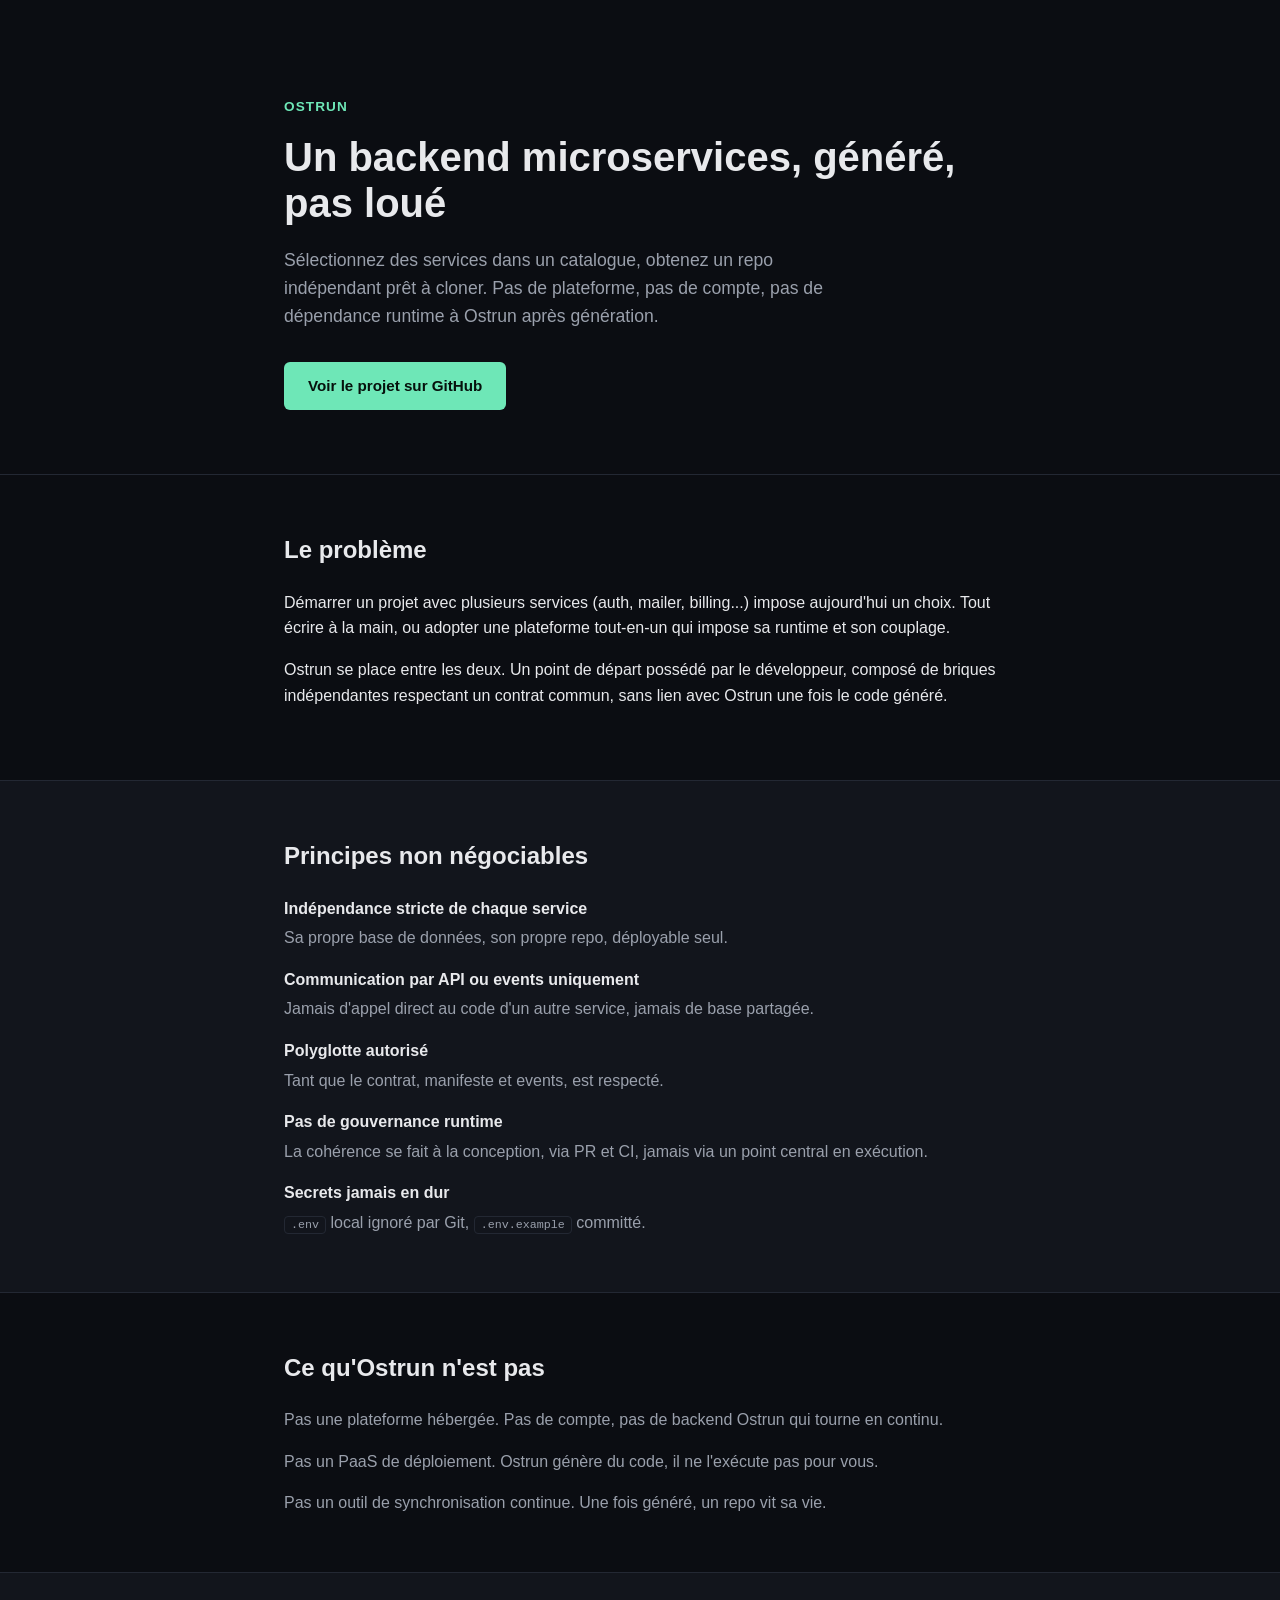
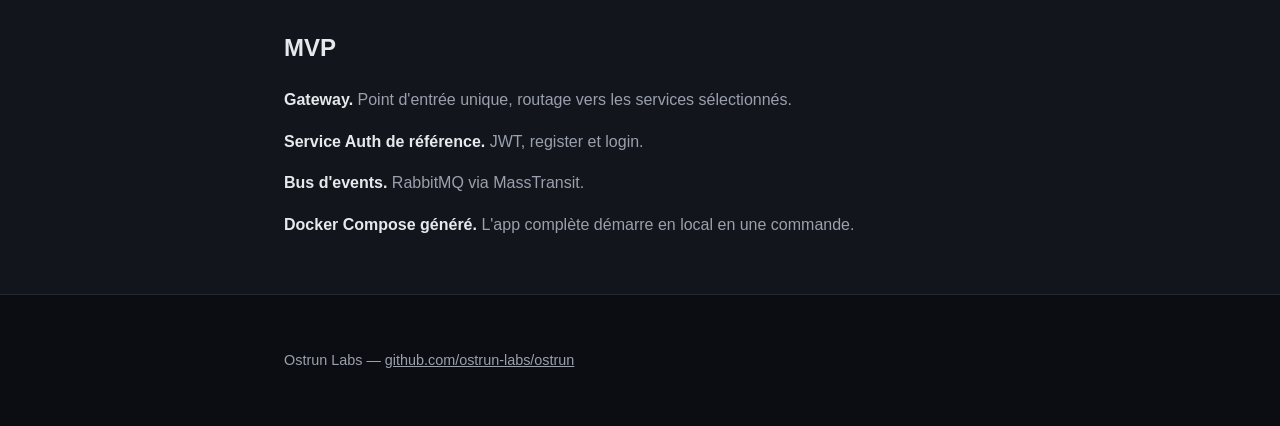
==== landing/index.html @ 5098fde0 "Add landing page and GitHub Pages deploy workflow Static HTML/CSS page presenting Ostrun, published " ====
<!DOCTYPE html>
<html lang="fr">
<head>
  <meta charset="UTF-8">
  <meta name="viewport" content="width=device-width, initial-scale=1.0">
  <title>Ostrun — Catalogue de services et générateur de backends microservices</title>
  <meta name="description" content="Ostrun génère un backend microservices prêt à cloner à partir d'un catalogue de services indépendants, communiquant par API et events.">
  <link rel="stylesheet" href="style.css">
</head>
<body>
  <header class="hero">
    <div class="container">
      <p class="eyebrow">Ostrun</p>
      <h1>Un backend microservices, généré, pas loué</h1>
      <p class="lead">
        Sélectionnez des services dans un catalogue, obtenez un repo indépendant prêt à cloner.
        Pas de plateforme, pas de compte, pas de dépendance runtime à Ostrun après génération.
      </p>
      <div class="cta-group">
        <a class="btn btn-primary" href="https://github.com/ostrun-labs/ostrun">Voir le projet sur GitHub</a>
      </div>
    </div>
  </header>

  <main>
    <section class="section">
      <div class="container">
        <h2>Le problème</h2>
        <p>
          Démarrer un projet avec plusieurs services (auth, mailer, billing...) impose aujourd'hui un choix.
          Tout écrire à la main, ou adopter une plateforme tout-en-un qui impose sa runtime et son couplage.
        </p>
        <p>
          Ostrun se place entre les deux. Un point de départ possédé par le développeur, composé de briques
          indépendantes respectant un contrat commun, sans lien avec Ostrun une fois le code généré.
        </p>
      </div>
    </section>

    <section class="section section-alt">
      <div class="container">
        <h2>Principes non négociables</h2>
        <ul class="principles">
          <li>
            <strong>Indépendance stricte de chaque service</strong>
            <span>Sa propre base de données, son propre repo, déployable seul.</span>
          </li>
          <li>
            <strong>Communication par API ou events uniquement</strong>
            <span>Jamais d'appel direct au code d'un autre service, jamais de base partagée.</span>
          </li>
          <li>
            <strong>Polyglotte autorisé</strong>
            <span>Tant que le contrat, manifeste et events, est respecté.</span>
          </li>
          <li>
            <strong>Pas de gouvernance runtime</strong>
            <span>La cohérence se fait à la conception, via PR et CI, jamais via un point central en exécution.</span>
          </li>
          <li>
            <strong>Secrets jamais en dur</strong>
            <span><code>.env</code> local ignoré par Git, <code>.env.example</code> committé.</span>
          </li>
        </ul>
      </div>
    </section>

    <section class="section">
      <div class="container">
        <h2>Ce qu'Ostrun n'est pas</h2>
        <ul class="plain-list">
          <li>Pas une plateforme hébergée. Pas de compte, pas de backend Ostrun qui tourne en continu.</li>
          <li>Pas un PaaS de déploiement. Ostrun génère du code, il ne l'exécute pas pour vous.</li>
          <li>Pas un outil de synchronisation continue. Une fois généré, un repo vit sa vie.</li>
        </ul>
      </div>
    </section>

    <section class="section section-alt">
      <div class="container">
        <h2>MVP</h2>
        <ul class="plain-list">
          <li><strong>Gateway.</strong> Point d'entrée unique, routage vers les services sélectionnés.</li>
          <li><strong>Service Auth de référence.</strong> JWT, register et login.</li>
          <li><strong>Bus d'events.</strong> RabbitMQ via MassTransit.</li>
          <li><strong>Docker Compose généré.</strong> L'app complète démarre en local en une commande.</li>
        </ul>
      </div>
    </section>
  </main>

  <footer class="footer">
    <div class="container">
      <p>Ostrun Labs — <a href="https://github.com/ostrun-labs/ostrun">github.com/ostrun-labs/ostrun</a></p>
    </div>
  </footer>
</body>
</html>
---- landing/style.css ----
:root {
  --bg: #0b0d12;
  --bg-alt: #12151c;
  --fg: #e8e9ec;
  --fg-muted: #9aa0ac;
  --accent: #6ee7b7;
  --border: #232833;
  --max-width: 760px;
}

* {
  box-sizing: border-box;
}

body {
  margin: 0;
  background: var(--bg);
  color: var(--fg);
  font-family: -apple-system, BlinkMacSystemFont, "Segoe UI", Roboto, Helvetica, Arial, sans-serif;
  line-height: 1.6;
}

.container {
  max-width: var(--max-width);
  margin: 0 auto;
  padding: 0 24px;
}

.hero {
  padding: 96px 0 64px;
}

.eyebrow {
  color: var(--accent);
  font-weight: 600;
  letter-spacing: 0.08em;
  text-transform: uppercase;
  font-size: 0.85rem;
  margin: 0 0 16px;
}

h1 {
  font-size: 2.5rem;
  line-height: 1.15;
  margin: 0 0 20px;
}

.lead {
  color: var(--fg-muted);
  font-size: 1.1rem;
  max-width: 60ch;
}

.cta-group {
  margin-top: 32px;
}

.btn {
  display: inline-block;
  padding: 12px 24px;
  border-radius: 6px;
  text-decoration: none;
  font-weight: 600;
  font-size: 0.95rem;
}

.btn-primary {
  background: var(--accent);
  color: #06110c;
}

.section {
  padding: 56px 0;
  border-top: 1px solid var(--border);
}

.section-alt {
  background: var(--bg-alt);
}

h2 {
  font-size: 1.5rem;
  margin: 0 0 20px;
}

.principles,
.plain-list {
  list-style: none;
  margin: 0;
  padding: 0;
  display: flex;
  flex-direction: column;
  gap: 16px;
}

.principles li {
  display: flex;
  flex-direction: column;
  gap: 4px;
}

.principles strong {
  font-size: 1rem;
}

.principles span,
.plain-list li {
  color: var(--fg-muted);
}

.plain-list li strong {
  color: var(--fg);
}

code {
  background: var(--bg-alt);
  border: 1px solid var(--border);
  border-radius: 4px;
  padding: 1px 6px;
  font-size: 0.9em;
}

.footer {
  padding: 40px 0;
  border-top: 1px solid var(--border);
  color: var(--fg-muted);
  font-size: 0.9rem;
}

.footer a {
  color: var(--fg-muted);
}

@media (max-width: 480px) {
  .hero {
    padding: 64px 0 48px;
  }
  h1 {
    font-size: 2rem;
  }
}
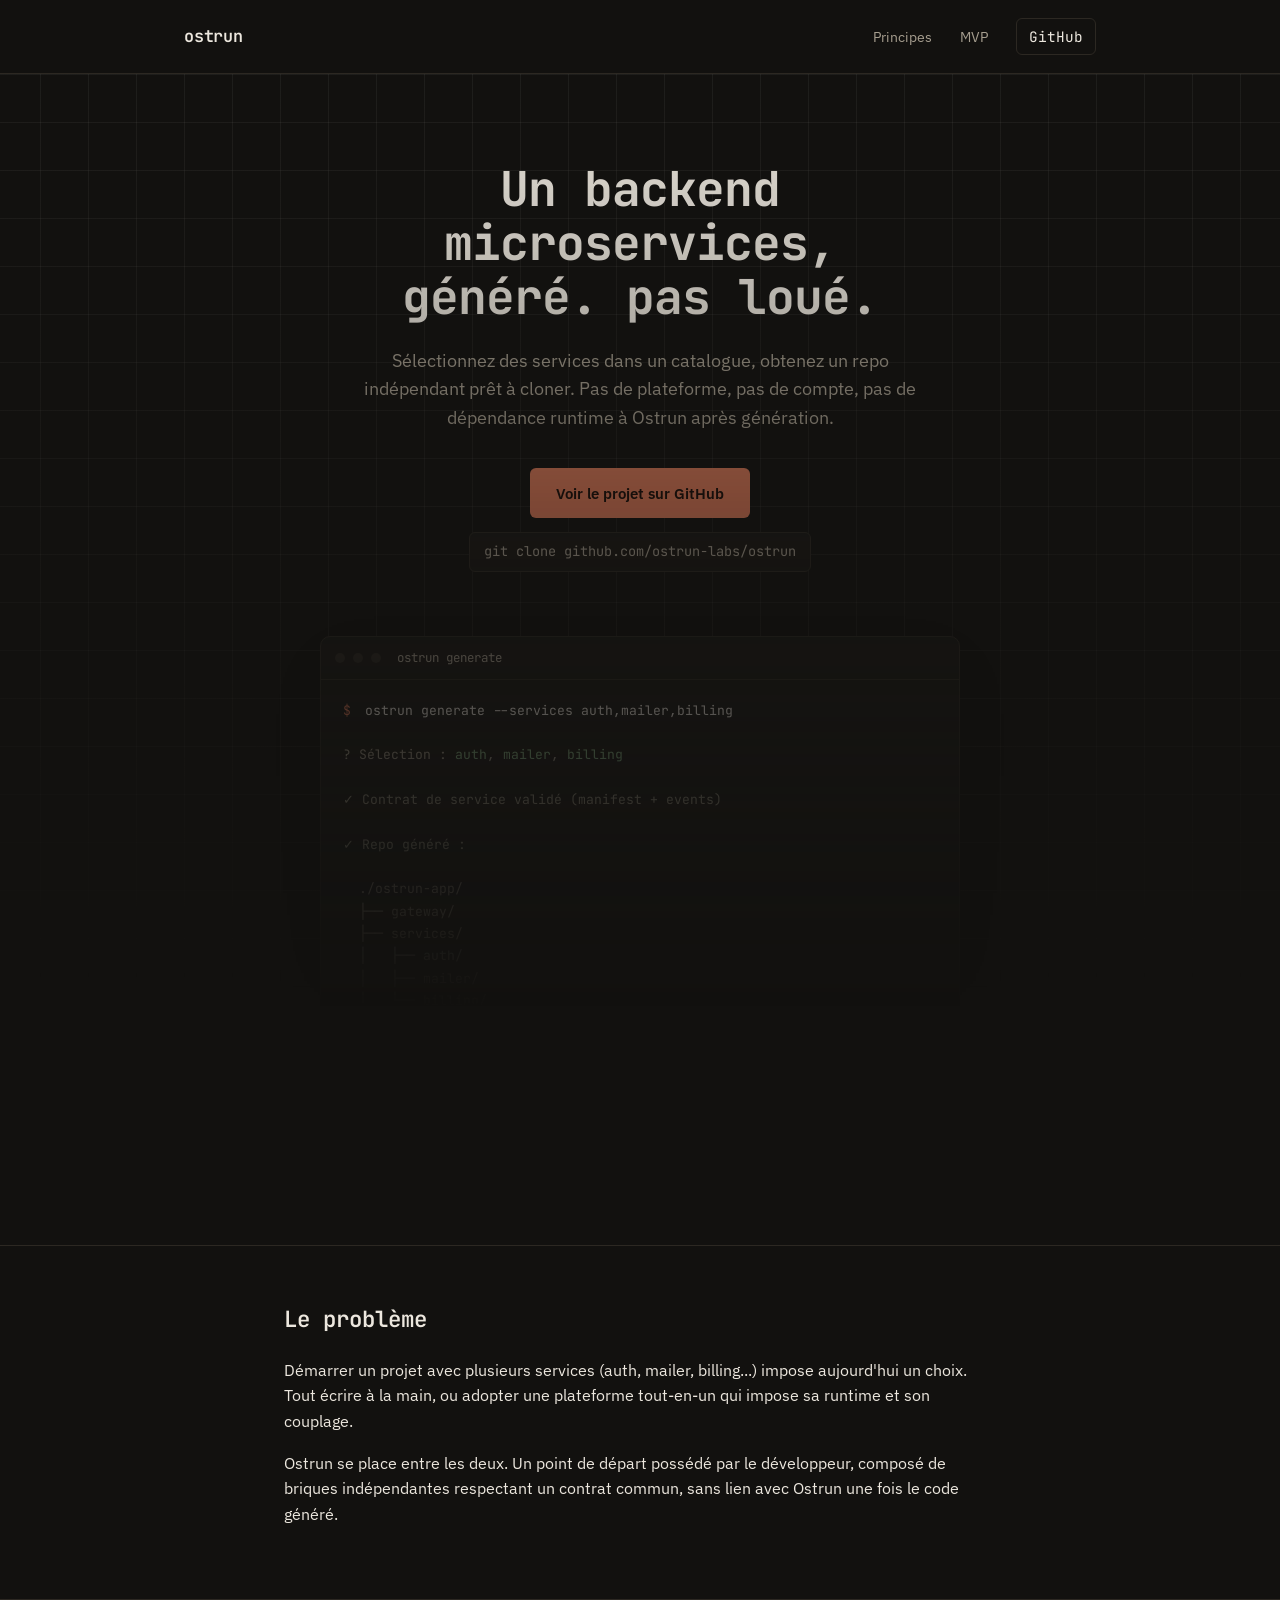
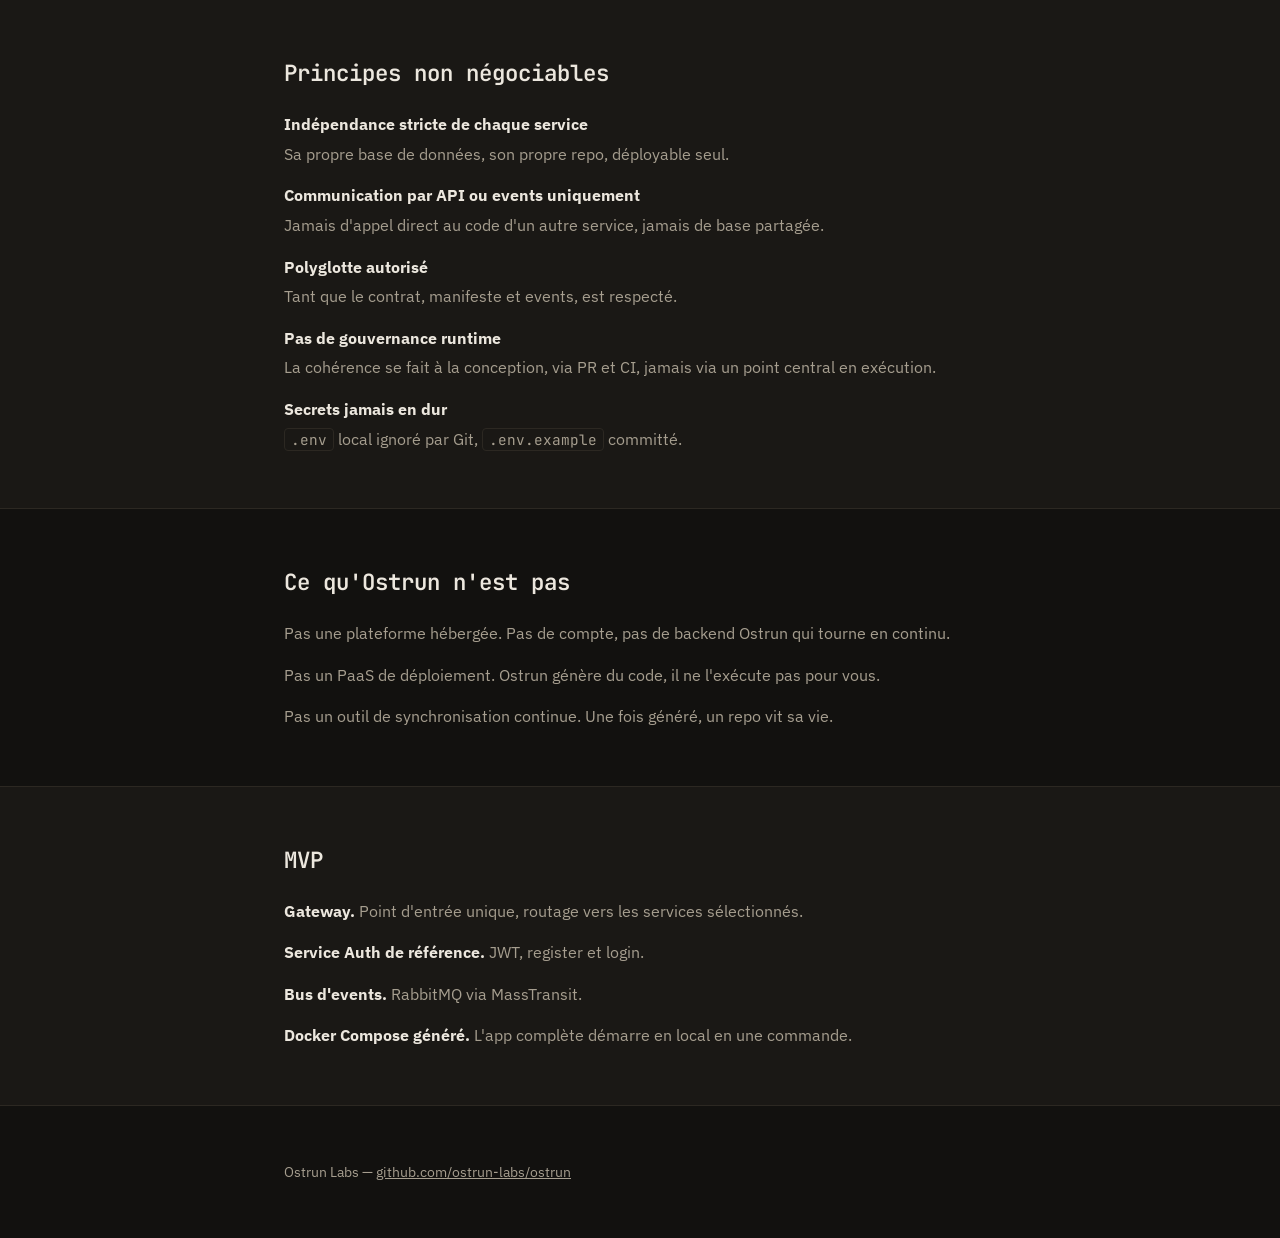
==== commit c560f1f1: "Redesign landing page hero: nav, terminal mockup, damier grid Hero now leads with a centered mono he" ====
--- a/landing/index.html
+++ b/landing/index.html
@@ -8,16 +8,50 @@
   <link rel="stylesheet" href="style.css">
 </head>
 <body>
-  <header class="hero">
+  <nav class="topnav">
+    <div class="container topnav-inner">
+      <a class="wordmark" href="#top">ostrun</a>
+      <div class="topnav-links">
+        <a href="#principes">Principes</a>
+        <a href="#mvp">MVP</a>
+        <a class="topnav-gh" href="https://github.com/ostrun-labs/ostrun">GitHub</a>
+      </div>
+    </div>
+  </nav>
+
+  <header class="hero" id="top">
     <div class="container">
-      <p class="eyebrow">Ostrun</p>
-      <h1>Un backend microservices, généré, pas loué</h1>
+      <h1>Un backend microservices,<br>généré. pas loué.</h1>
       <p class="lead">
         Sélectionnez des services dans un catalogue, obtenez un repo indépendant prêt à cloner.
         Pas de plateforme, pas de compte, pas de dépendance runtime à Ostrun après génération.
       </p>
       <div class="cta-group">
         <a class="btn btn-primary" href="https://github.com/ostrun-labs/ostrun">Voir le projet sur GitHub</a>
+        <code class="clone-cmd" tabindex="0">git clone github.com/ostrun-labs/ostrun</code>
+      </div>
+    </div>
+
+    <div class="container">
+      <div class="terminal" aria-hidden="true">
+        <div class="terminal-bar">
+          <span class="dot"></span><span class="dot"></span><span class="dot"></span>
+          <span class="terminal-title">ostrun generate</span>
+        </div>
+        <pre class="terminal-body"><span class="ln"><span class="prompt">$</span> ostrun generate --services auth,mailer,billing</span>
+<span class="ln out">? Sélection : <span class="ok">auth</span>, <span class="ok">mailer</span>, <span class="ok">billing</span></span>
+<span class="ln out">✓ Contrat de service validé (manifest + events)</span>
+<span class="ln out">✓ Repo généré :</span>
+<span class="ln tree">  ./ostrun-app/
+  ├── gateway/
+  ├── services/
+  │   ├── auth/
+  │   ├── mailer/
+  │   └── billing/
+  ├── docker-compose.yml
+  └── .env.example</span>
+<span class="ln out">✓ Prêt. <span class="muted">Aucune dépendance à Ostrun après génération.</span></span>
+<span class="ln"><span class="prompt">$</span> <span class="cursor"></span></span></pre>
       </div>
     </div>
   </header>
@@ -37,7 +71,7 @@
       </div>
     </section>
 
-    <section class="section section-alt">
+    <section class="section section-alt" id="principes">
       <div class="container">
         <h2>Principes non négociables</h2>
         <ul class="principles">
@@ -76,7 +110,7 @@
       </div>
     </section>
 
-    <section class="section section-alt">
+    <section class="section section-alt" id="mvp">
       <div class="container">
         <h2>MVP</h2>
         <ul class="plain-list">
--- a/landing/style.css
+++ b/landing/style.css
@@ -1,11 +1,17 @@
+@import url('https://fonts.googleapis.com/css2?family=IBM+Plex+Sans:wght@400;500;600;700&family=JetBrains+Mono:wght@400;500;600;700&display=swap');
+
 :root {
-  --bg: #0b0d12;
-  --bg-alt: #12151c;
-  --fg: #e8e9ec;
-  --fg-muted: #9aa0ac;
-  --accent: #6ee7b7;
-  --border: #232833;
+  --bg: #12110f;
+  --bg-raised: #1a1815;
+  --fg: #ece7de;
+  --fg-muted: #a69e8f;
+  --accent: #d97757;
+  --accent-on: #1a0f0a;
+  --ok: #8ab88a;
+  --border: #2c2822;
   --max-width: 760px;
+  --font-mono: 'JetBrains Mono', ui-monospace, SFMono-Regular, Menlo, Consolas, monospace;
+  --font-sans: 'IBM Plex Sans', -apple-system, BlinkMacSystemFont, "Segoe UI", Roboto, Helvetica, Arial, sans-serif;
 }
 
 * {
@@ -16,7 +22,7 @@
   margin: 0;
   background: var(--bg);
   color: var(--fg);
-  font-family: -apple-system, BlinkMacSystemFont, "Segoe UI", Roboto, Helvetica, Arial, sans-serif;
+  font-family: var(--font-sans);
   line-height: 1.6;
 }
 
@@ -26,38 +32,114 @@
   padding: 0 24px;
 }
 
+a {
+  color: inherit;
+}
+
+:focus-visible {
+  outline: 2px solid var(--accent);
+  outline-offset: 3px;
+}
+
+/* Top nav */
+
+.topnav {
+  border-bottom: 1px solid var(--border);
+}
+
+.topnav-inner {
+  display: flex;
+  align-items: center;
+  justify-content: space-between;
+  padding: 18px 24px;
+  max-width: 960px;
+}
+
+.wordmark {
+  font-family: var(--font-mono);
+  font-weight: 600;
+  font-size: 1.05rem;
+  text-decoration: none;
+  color: var(--fg);
+  letter-spacing: -0.01em;
+}
+
+.topnav-links {
+  display: flex;
+  align-items: center;
+  gap: 28px;
+  font-size: 0.9rem;
+}
+
+.topnav-links a {
+  text-decoration: none;
+  color: var(--fg-muted);
+}
+
+.topnav-links a:hover {
+  color: var(--fg);
+}
+
+.topnav-gh {
+  font-family: var(--font-mono);
+  color: var(--fg) !important;
+  border: 1px solid var(--border);
+  border-radius: 6px;
+  padding: 6px 12px;
+}
+
+.topnav-gh:hover {
+  border-color: var(--accent);
+}
+
+/* Hero */
+
 .hero {
-  padding: 96px 0 64px;
-}
-
-.eyebrow {
-  color: var(--accent);
-  font-weight: 600;
-  letter-spacing: 0.08em;
-  text-transform: uppercase;
-  font-size: 0.85rem;
-  margin: 0 0 16px;
+  padding: 88px 0 0;
+  text-align: center;
+  max-width: none;
+  margin: 0;
+  position: relative;
+  background-image:
+    linear-gradient(to right, rgba(236, 231, 222, 0.06) 1px, transparent 1px),
+    linear-gradient(to bottom, rgba(236, 231, 222, 0.06) 1px, transparent 1px);
+  background-size: 48px 48px;
+  background-position: center top;
+  -webkit-mask-image: linear-gradient(to bottom, black, transparent 85%);
+  mask-image: linear-gradient(to bottom, black, transparent 85%);
+}
+
+.hero .container {
+  max-width: 720px;
 }
 
 h1 {
-  font-size: 2.5rem;
-  line-height: 1.15;
-  margin: 0 0 20px;
+  font-family: var(--font-mono);
+  font-size: 3rem;
+  font-weight: 700;
+  line-height: 1.12;
+  letter-spacing: -0.02em;
+  margin: 0 0 24px;
 }
 
 .lead {
   color: var(--fg-muted);
   font-size: 1.1rem;
-  max-width: 60ch;
+  max-width: 52ch;
+  margin: 0 auto;
 }
 
 .cta-group {
-  margin-top: 32px;
+  margin-top: 36px;
+  display: flex;
+  flex-direction: column;
+  align-items: center;
+  gap: 14px;
 }
 
 .btn {
   display: inline-block;
-  padding: 12px 24px;
+  padding: 13px 26px;
   border-radius: 6px;
   text-decoration: none;
   font-weight: 600;
@@ -66,8 +148,114 @@
 
 .btn-primary {
   background: var(--accent);
-  color: #06110c;
-}
+  color: var(--accent-on);
+}
+
+.clone-cmd {
+  font-family: var(--font-mono);
+  font-size: 0.85rem;
+  color: var(--fg-muted);
+  background: var(--bg-raised);
+  border: 1px solid var(--border);
+  border-radius: 6px;
+  padding: 8px 14px;
+}
+
+/* Terminal */
+
+.terminal {
+  margin: 64px auto 0;
+  max-width: 640px;
+  background: var(--bg-raised);
+  border: 1px solid var(--border);
+  border-radius: 10px;
+  overflow: hidden;
+  text-align: left;
+  box-shadow: 0 24px 60px -24px rgba(0, 0, 0, 0.6);
+}
+
+.terminal-bar {
+  display: flex;
+  align-items: center;
+  gap: 8px;
+  padding: 11px 14px;
+  border-bottom: 1px solid var(--border);
+}
+
+.dot {
+  width: 10px;
+  height: 10px;
+  border-radius: 50%;
+  background: var(--border);
+}
+
+.terminal-title {
+  margin-left: 8px;
+  font-family: var(--font-mono);
+  font-size: 0.78rem;
+  color: var(--fg-muted);
+}
+
+.terminal-body {
+  margin: 0;
+  padding: 20px 22px 26px;
+  font-family: var(--font-mono);
+  font-size: 0.82rem;
+  line-height: 1.7;
+  overflow-x: auto;
+  white-space: pre;
+}
+
+.ln {
+  display: block;
+}
+
+.ln.out {
+  color: var(--fg-muted);
+}
+
+.ln.tree {
+  display: block;
+  color: var(--fg-muted);
+  white-space: pre;
+}
+
+.prompt {
+  color: var(--accent);
+  margin-right: 6px;
+}
+
+.ok {
+  color: var(--ok);
+}
+
+.muted {
+  color: var(--fg-muted);
+}
+
+.cursor {
+  display: inline-block;
+  width: 7px;
+  height: 1em;
+  background: var(--fg);
+  vertical-align: text-bottom;
+  animation: blink 1.1s steps(1) infinite;
+}
+
+@media (prefers-reduced-motion: reduce) {
+  .cursor {
+    animation: none;
+    opacity: 0.6;
+  }
+}
+
+@keyframes blink {
+  50% {
+    opacity: 0;
+  }
+}
+
+/* Content sections */
 
 .section {
   padding: 56px 0;
@@ -75,11 +263,17 @@
 }
 
 .section-alt {
-  background: var(--bg-alt);
+  background: var(--bg-raised);
+}
+
+main {
+  margin-top: 72px;
 }
 
 h2 {
-  font-size: 1.5rem;
+  font-family: var(--font-mono);
+  font-size: 1.4rem;
+  font-weight: 600;
   margin: 0 0 20px;
 }
 
@@ -113,11 +307,12 @@
 }
 
 code {
-  background: var(--bg-alt);
+  background: var(--bg-raised);
   border: 1px solid var(--border);
   border-radius: 4px;
   padding: 1px 6px;
   font-size: 0.9em;
+  font-family: var(--font-mono);
 }
 
 .footer {
@@ -131,11 +326,28 @@
   color: var(--fg-muted);
 }
 
-@media (max-width: 480px) {
+@media (max-width: 640px) {
+  .topnav-inner {
+    padding: 16px;
+  }
+  .topnav-links {
+    gap: 16px;
+    font-size: 0.85rem;
+  }
   .hero {
-    padding: 64px 0 48px;
+    padding: 56px 0 0;
   }
   h1 {
-    font-size: 2rem;
-  }
-}
+    font-size: 2.1rem;
+  }
+  .terminal {
+    margin-top: 48px;
+    border-radius: 0;
+    border-left: none;
+    border-right: none;
+  }
+  .terminal-body {
+    font-size: 0.72rem;
+    padding: 16px;
+  }
+}
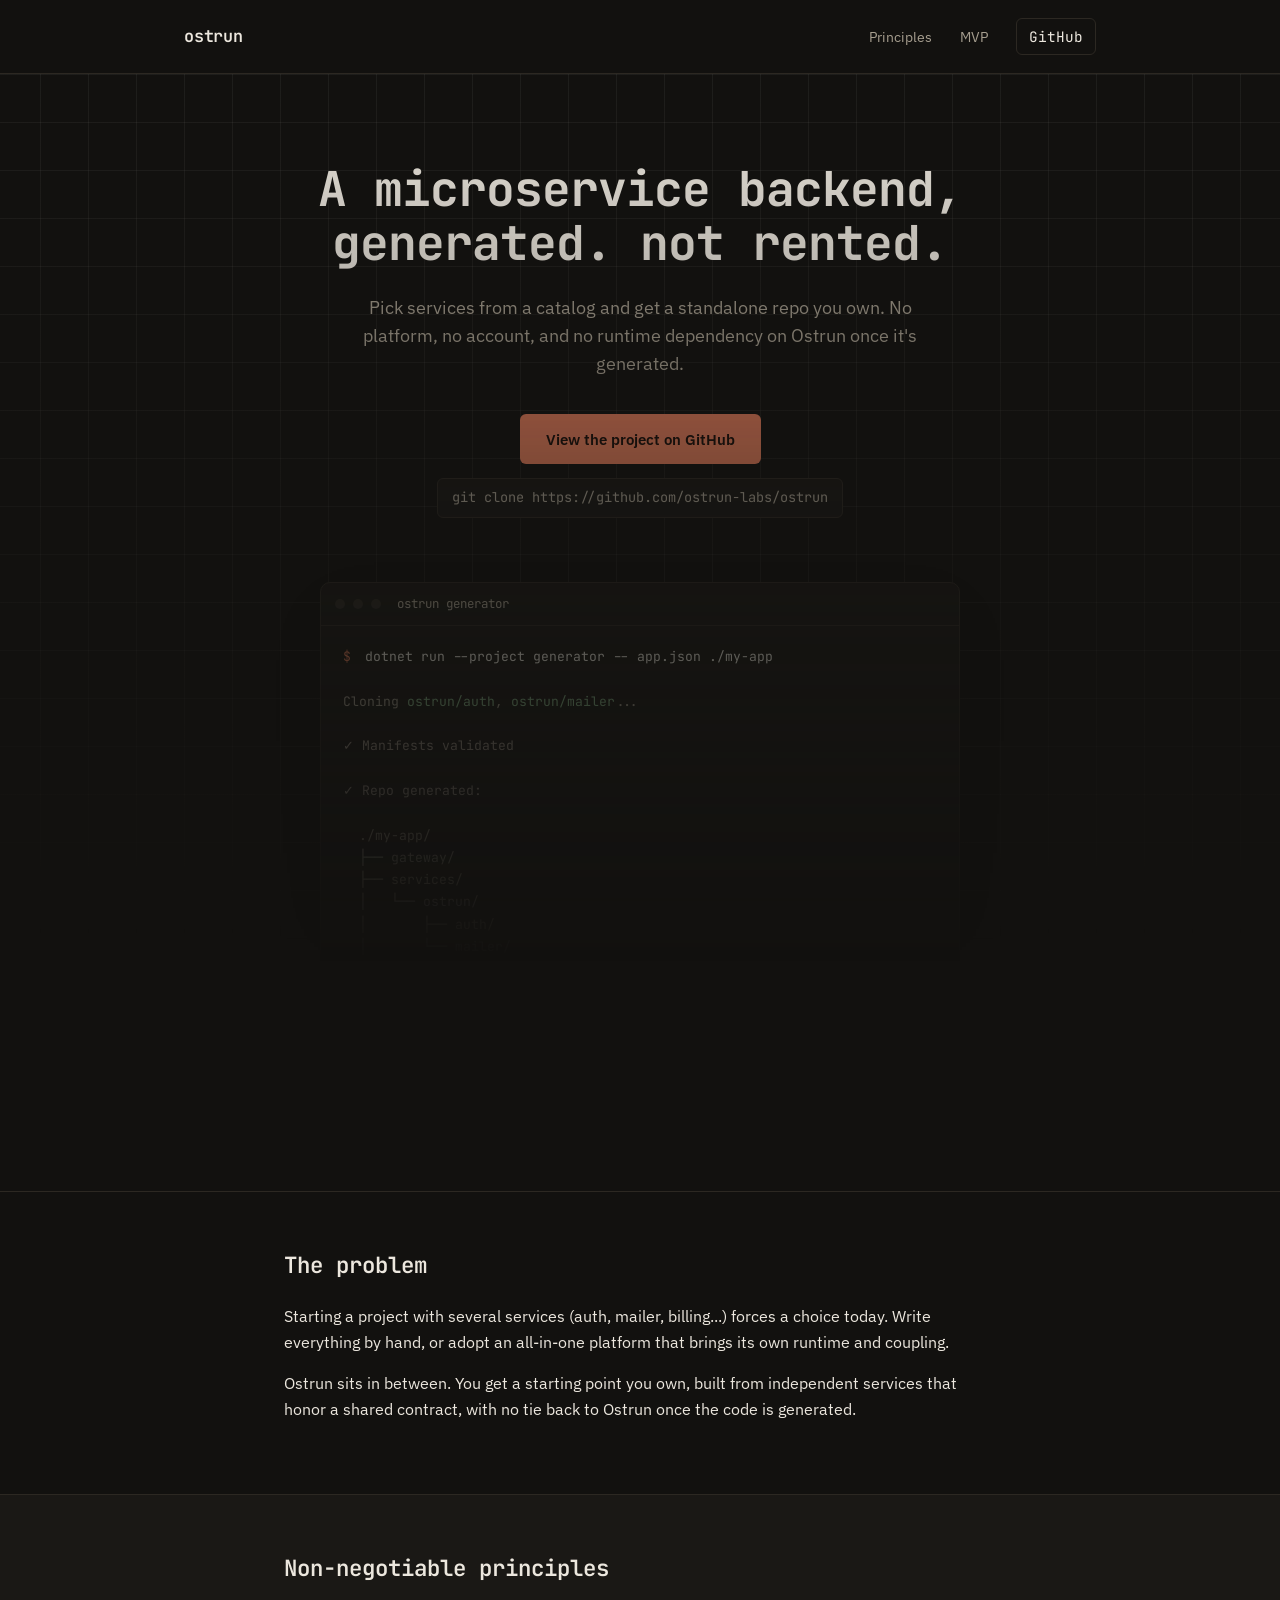
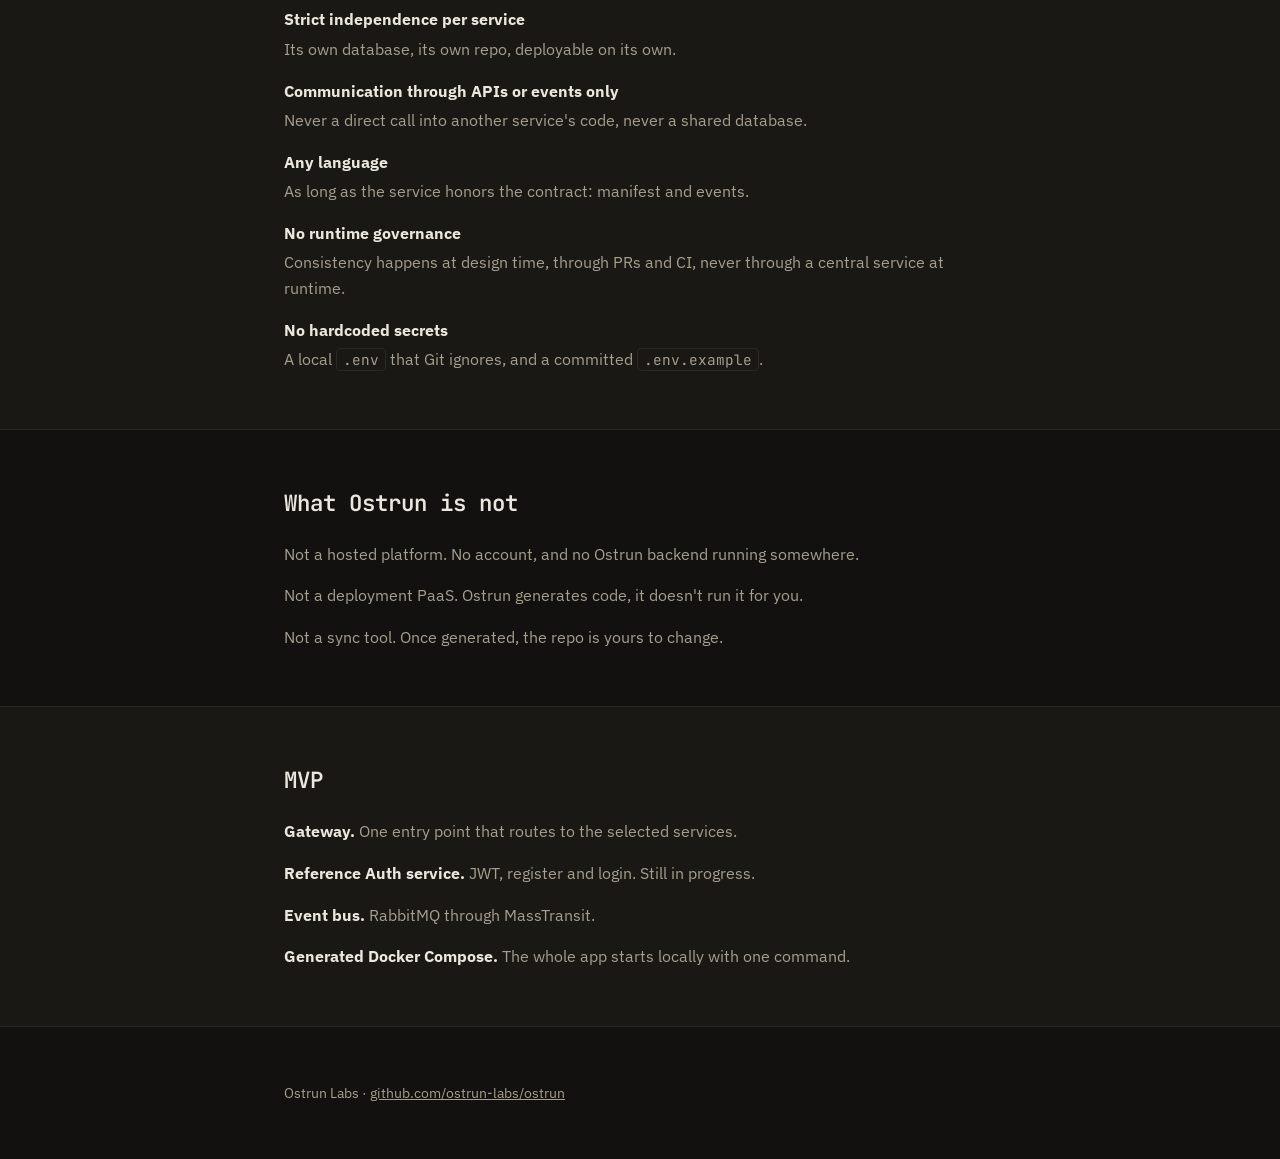
==== commit b98575d4: "Translate the landing page and contract descriptions to English The rest of the repo is in English. " ====
--- a/landing/index.html
+++ b/landing/index.html
@@ -1,10 +1,10 @@
 <!DOCTYPE html>
-<html lang="fr">
+<html lang="en">
 <head>
   <meta charset="UTF-8">
   <meta name="viewport" content="width=device-width, initial-scale=1.0">
-  <title>Ostrun — Catalogue de services et générateur de backends microservices</title>
-  <meta name="description" content="Ostrun génère un backend microservices prêt à cloner à partir d'un catalogue de services indépendants, communiquant par API et events.">
+  <title>Ostrun: service catalog and microservice backend generator</title>
+  <meta name="description" content="Ostrun generates a microservice backend you own, from a catalog of independent services that talk over APIs and events.">
   <link rel="stylesheet" href="style.css">
 </head>
 <body>
@@ -12,7 +12,7 @@
     <div class="container topnav-inner">
       <a class="wordmark" href="#top">ostrun</a>
       <div class="topnav-links">
-        <a href="#principes">Principes</a>
+        <a href="#principles">Principles</a>
         <a href="#mvp">MVP</a>
         <a class="topnav-gh" href="https://github.com/ostrun-labs/ostrun">GitHub</a>
       </div>
@@ -21,14 +21,14 @@
 
   <header class="hero" id="top">
     <div class="container">
-      <h1>Un backend microservices,<br>généré. pas loué.</h1>
+      <h1>A microservice backend,<br>generated. not rented.</h1>
       <p class="lead">
-        Sélectionnez des services dans un catalogue, obtenez un repo indépendant prêt à cloner.
-        Pas de plateforme, pas de compte, pas de dépendance runtime à Ostrun après génération.
+        Pick services from a catalog and get a standalone repo you own.
+        No platform, no account, and no runtime dependency on Ostrun once it's generated.
       </p>
       <div class="cta-group">
-        <a class="btn btn-primary" href="https://github.com/ostrun-labs/ostrun">Voir le projet sur GitHub</a>
-        <code class="clone-cmd" tabindex="0">git clone github.com/ostrun-labs/ostrun</code>
+        <a class="btn btn-primary" href="https://github.com/ostrun-labs/ostrun">View the project on GitHub</a>
+        <code class="clone-cmd" tabindex="0">git clone https://github.com/ostrun-labs/ostrun</code>
       </div>
     </div>
 
@@ -36,21 +36,21 @@
       <div class="terminal" aria-hidden="true">
         <div class="terminal-bar">
           <span class="dot"></span><span class="dot"></span><span class="dot"></span>
-          <span class="terminal-title">ostrun generate</span>
+          <span class="terminal-title">ostrun generator</span>
         </div>
-        <pre class="terminal-body"><span class="ln"><span class="prompt">$</span> ostrun generate --services auth,mailer,billing</span>
-<span class="ln out">? Sélection : <span class="ok">auth</span>, <span class="ok">mailer</span>, <span class="ok">billing</span></span>
-<span class="ln out">✓ Contrat de service validé (manifest + events)</span>
-<span class="ln out">✓ Repo généré :</span>
-<span class="ln tree">  ./ostrun-app/
+        <pre class="terminal-body"><span class="ln"><span class="prompt">$</span> dotnet run --project generator -- app.json ./my-app</span>
+<span class="ln out">Cloning <span class="ok">ostrun/auth</span>, <span class="ok">ostrun/mailer</span>...</span>
+<span class="ln out">✓ Manifests validated</span>
+<span class="ln out">✓ Repo generated:</span>
+<span class="ln tree">  ./my-app/
   ├── gateway/
   ├── services/
-  │   ├── auth/
-  │   ├── mailer/
-  │   └── billing/
+  │   └── ostrun/
+  │       ├── auth/
+  │       └── mailer/
   ├── docker-compose.yml
   └── .env.example</span>
-<span class="ln out">✓ Prêt. <span class="muted">Aucune dépendance à Ostrun après génération.</span></span>
+<span class="ln out">✓ Done. <span class="muted">No dependency on Ostrun from here on.</span></span>
 <span class="ln"><span class="prompt">$</span> <span class="cursor"></span></span></pre>
       </div>
     </div>
@@ -59,41 +59,41 @@
   <main>
     <section class="section">
       <div class="container">
-        <h2>Le problème</h2>
+        <h2>The problem</h2>
         <p>
-          Démarrer un projet avec plusieurs services (auth, mailer, billing...) impose aujourd'hui un choix.
-          Tout écrire à la main, ou adopter une plateforme tout-en-un qui impose sa runtime et son couplage.
+          Starting a project with several services (auth, mailer, billing...) forces a choice today.
+          Write everything by hand, or adopt an all-in-one platform that brings its own runtime and coupling.
         </p>
         <p>
-          Ostrun se place entre les deux. Un point de départ possédé par le développeur, composé de briques
-          indépendantes respectant un contrat commun, sans lien avec Ostrun une fois le code généré.
+          Ostrun sits in between. You get a starting point you own, built from independent services
+          that honor a shared contract, with no tie back to Ostrun once the code is generated.
         </p>
       </div>
     </section>
 
-    <section class="section section-alt" id="principes">
+    <section class="section section-alt" id="principles">
       <div class="container">
-        <h2>Principes non négociables</h2>
+        <h2>Non-negotiable principles</h2>
         <ul class="principles">
           <li>
-            <strong>Indépendance stricte de chaque service</strong>
-            <span>Sa propre base de données, son propre repo, déployable seul.</span>
+            <strong>Strict independence per service</strong>
+            <span>Its own database, its own repo, deployable on its own.</span>
           </li>
           <li>
-            <strong>Communication par API ou events uniquement</strong>
-            <span>Jamais d'appel direct au code d'un autre service, jamais de base partagée.</span>
+            <strong>Communication through APIs or events only</strong>
+            <span>Never a direct call into another service's code, never a shared database.</span>
           </li>
           <li>
-            <strong>Polyglotte autorisé</strong>
-            <span>Tant que le contrat, manifeste et events, est respecté.</span>
+            <strong>Any language</strong>
+            <span>As long as the service honors the contract: manifest and events.</span>
           </li>
           <li>
-            <strong>Pas de gouvernance runtime</strong>
-            <span>La cohérence se fait à la conception, via PR et CI, jamais via un point central en exécution.</span>
+            <strong>No runtime governance</strong>
+            <span>Consistency happens at design time, through PRs and CI, never through a central service at runtime.</span>
           </li>
           <li>
-            <strong>Secrets jamais en dur</strong>
-            <span><code>.env</code> local ignoré par Git, <code>.env.example</code> committé.</span>
+            <strong>No hardcoded secrets</strong>
+            <span>A local <code>.env</code> that Git ignores, and a committed <code>.env.example</code>.</span>
           </li>
         </ul>
       </div>
@@ -101,11 +101,11 @@
 
     <section class="section">
       <div class="container">
-        <h2>Ce qu'Ostrun n'est pas</h2>
+        <h2>What Ostrun is not</h2>
         <ul class="plain-list">
-          <li>Pas une plateforme hébergée. Pas de compte, pas de backend Ostrun qui tourne en continu.</li>
-          <li>Pas un PaaS de déploiement. Ostrun génère du code, il ne l'exécute pas pour vous.</li>
-          <li>Pas un outil de synchronisation continue. Une fois généré, un repo vit sa vie.</li>
+          <li>Not a hosted platform. No account, and no Ostrun backend running somewhere.</li>
+          <li>Not a deployment PaaS. Ostrun generates code, it doesn't run it for you.</li>
+          <li>Not a sync tool. Once generated, the repo is yours to change.</li>
         </ul>
       </div>
     </section>
@@ -114,10 +114,10 @@
       <div class="container">
         <h2>MVP</h2>
         <ul class="plain-list">
-          <li><strong>Gateway.</strong> Point d'entrée unique, routage vers les services sélectionnés.</li>
-          <li><strong>Service Auth de référence.</strong> JWT, register et login.</li>
-          <li><strong>Bus d'events.</strong> RabbitMQ via MassTransit.</li>
-          <li><strong>Docker Compose généré.</strong> L'app complète démarre en local en une commande.</li>
+          <li><strong>Gateway.</strong> One entry point that routes to the selected services.</li>
+          <li><strong>Reference Auth service.</strong> JWT, register and login. Still in progress.</li>
+          <li><strong>Event bus.</strong> RabbitMQ through MassTransit.</li>
+          <li><strong>Generated Docker Compose.</strong> The whole app starts locally with one command.</li>
         </ul>
       </div>
     </section>
@@ -125,7 +125,7 @@
 
   <footer class="footer">
     <div class="container">
-      <p>Ostrun Labs — <a href="https://github.com/ostrun-labs/ostrun">github.com/ostrun-labs/ostrun</a></p>
+      <p>Ostrun Labs · <a href="https://github.com/ostrun-labs/ostrun">github.com/ostrun-labs/ostrun</a></p>
     </div>
   </footer>
 </body>
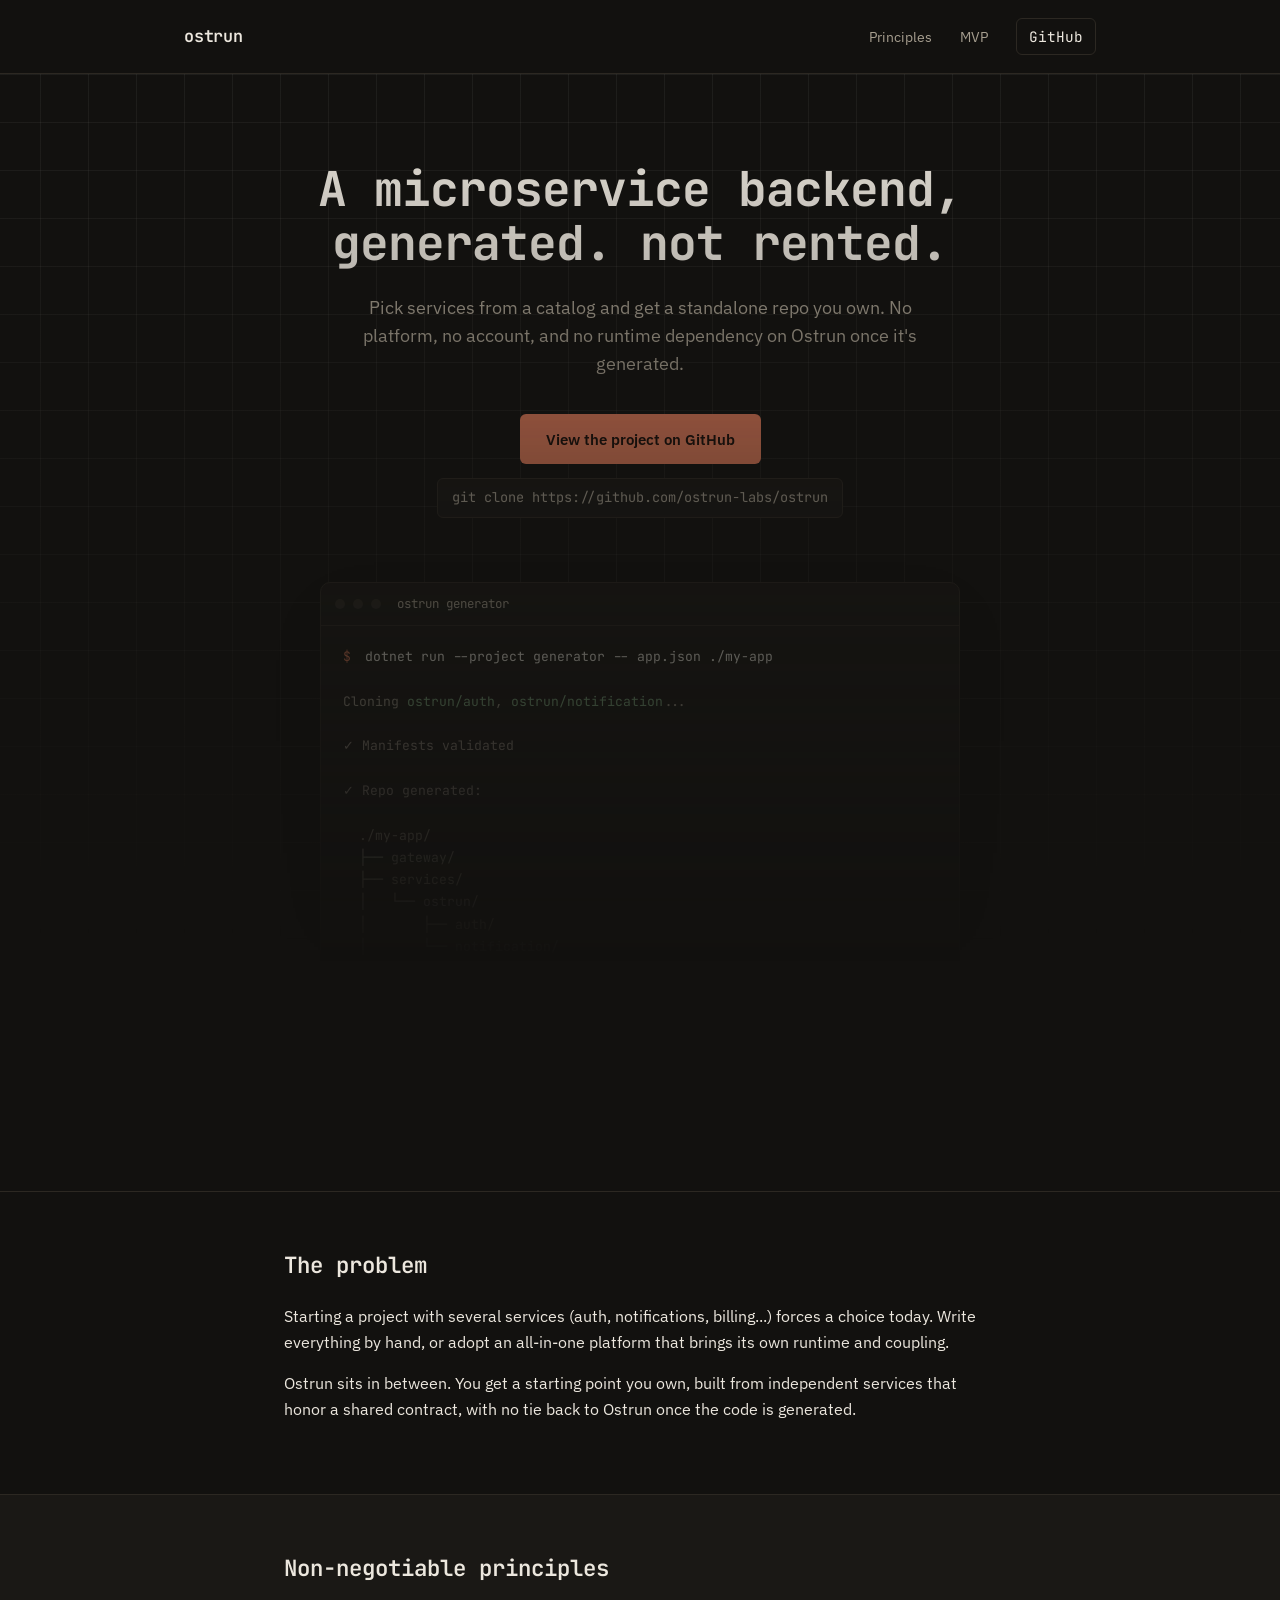
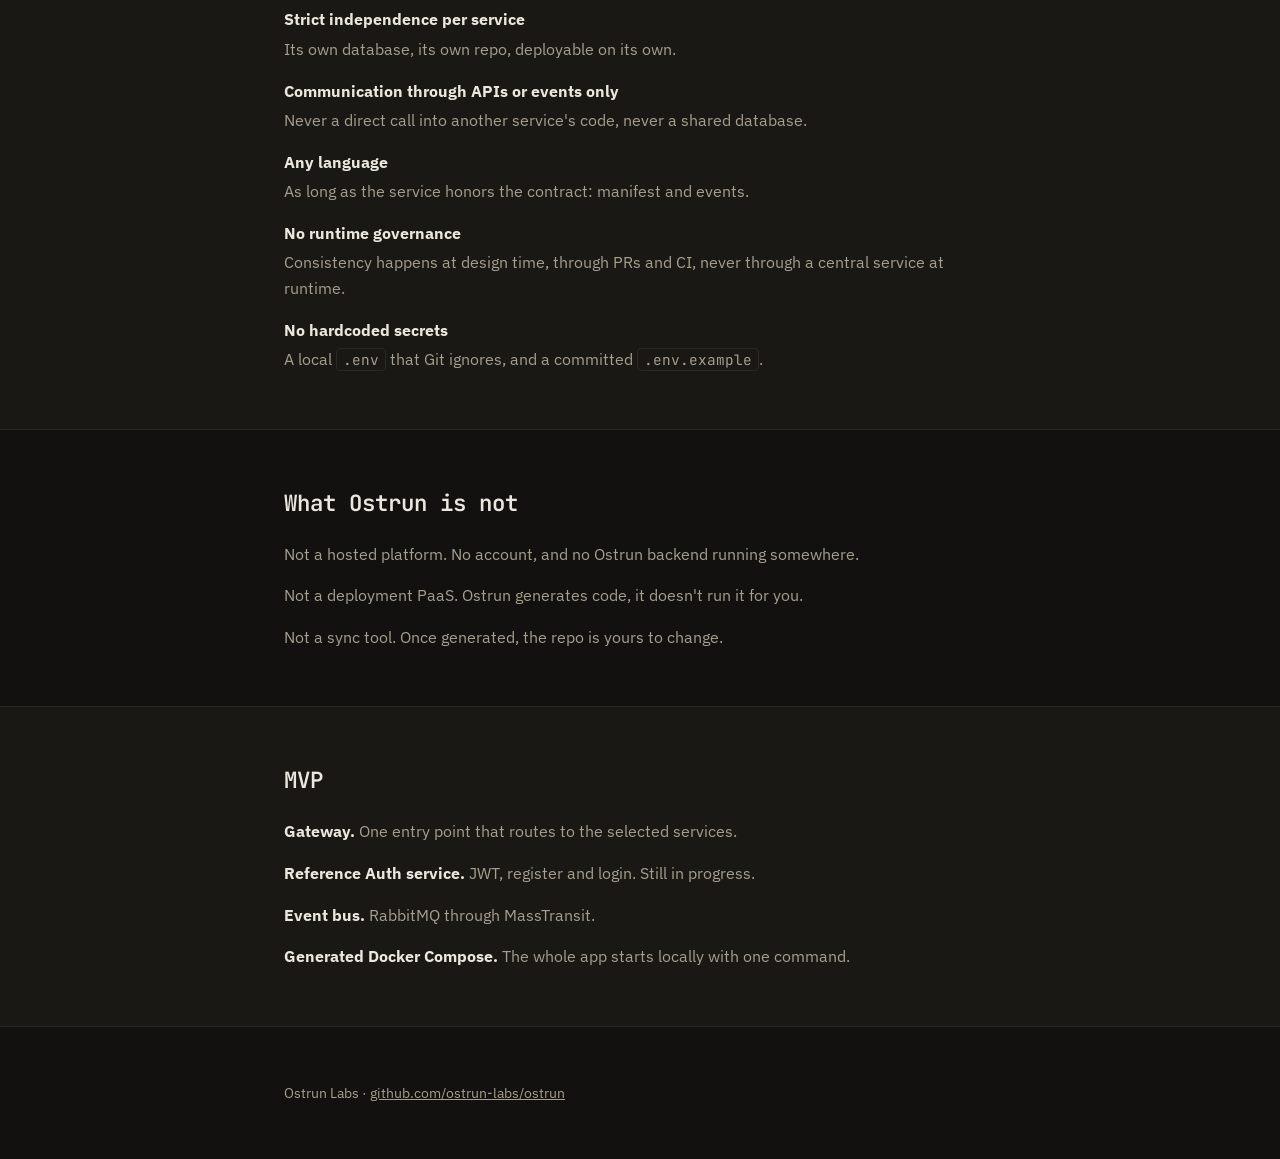
==== commit c9e4bd96: "Replace the mailer with the notification service in the catalog ostrun-notification-service takes ov" ====
--- a/landing/index.html
+++ b/landing/index.html
@@ -39,7 +39,7 @@
           <span class="terminal-title">ostrun generator</span>
         </div>
         <pre class="terminal-body"><span class="ln"><span class="prompt">$</span> dotnet run --project generator -- app.json ./my-app</span>
-<span class="ln out">Cloning <span class="ok">ostrun/auth</span>, <span class="ok">ostrun/mailer</span>...</span>
+<span class="ln out">Cloning <span class="ok">ostrun/auth</span>, <span class="ok">ostrun/notification</span>...</span>
 <span class="ln out">✓ Manifests validated</span>
 <span class="ln out">✓ Repo generated:</span>
 <span class="ln tree">  ./my-app/
@@ -47,7 +47,7 @@
   ├── services/
   │   └── ostrun/
   │       ├── auth/
-  │       └── mailer/
+  │       └── notification/
   ├── docker-compose.yml
   └── .env.example</span>
 <span class="ln out">✓ Done. <span class="muted">No dependency on Ostrun from here on.</span></span>
@@ -61,7 +61,7 @@
       <div class="container">
         <h2>The problem</h2>
         <p>
-          Starting a project with several services (auth, mailer, billing...) forces a choice today.
+          Starting a project with several services (auth, notifications, billing...) forces a choice today.
           Write everything by hand, or adopt an all-in-one platform that brings its own runtime and coupling.
         </p>
         <p>
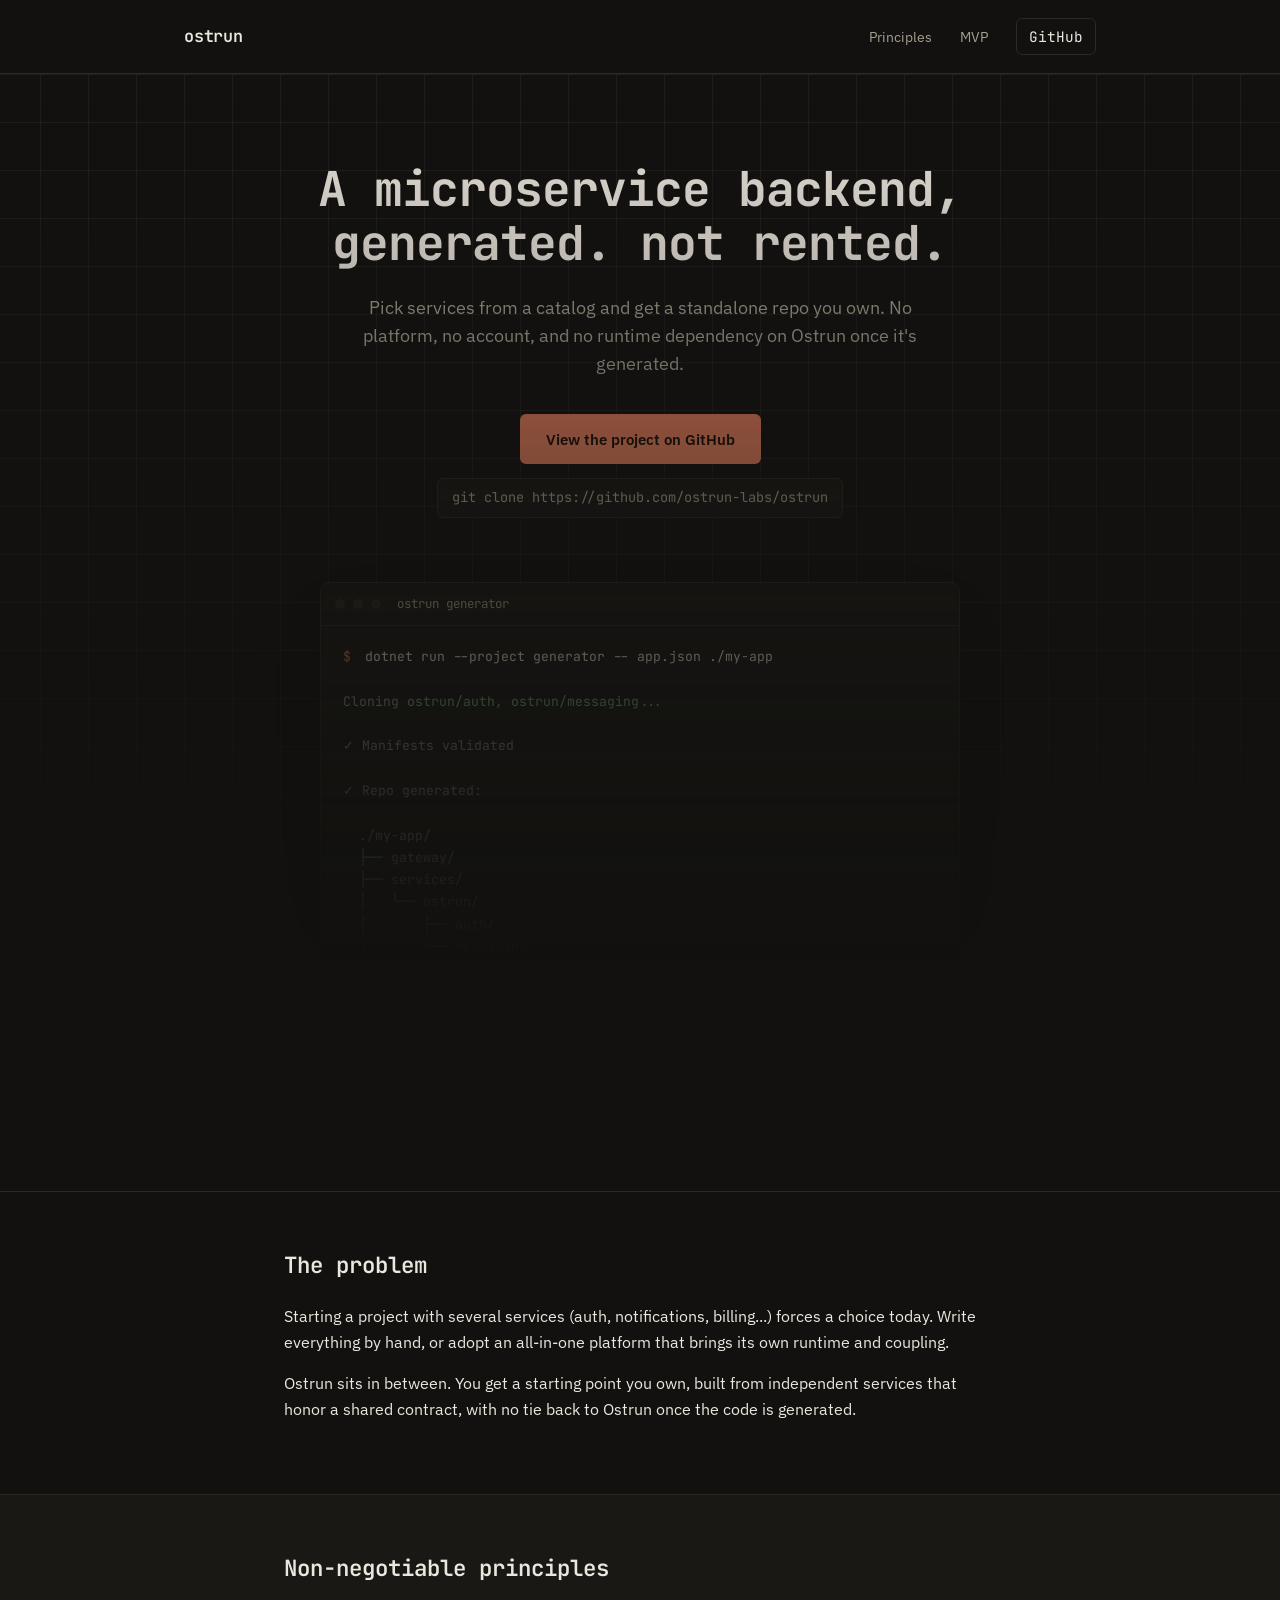
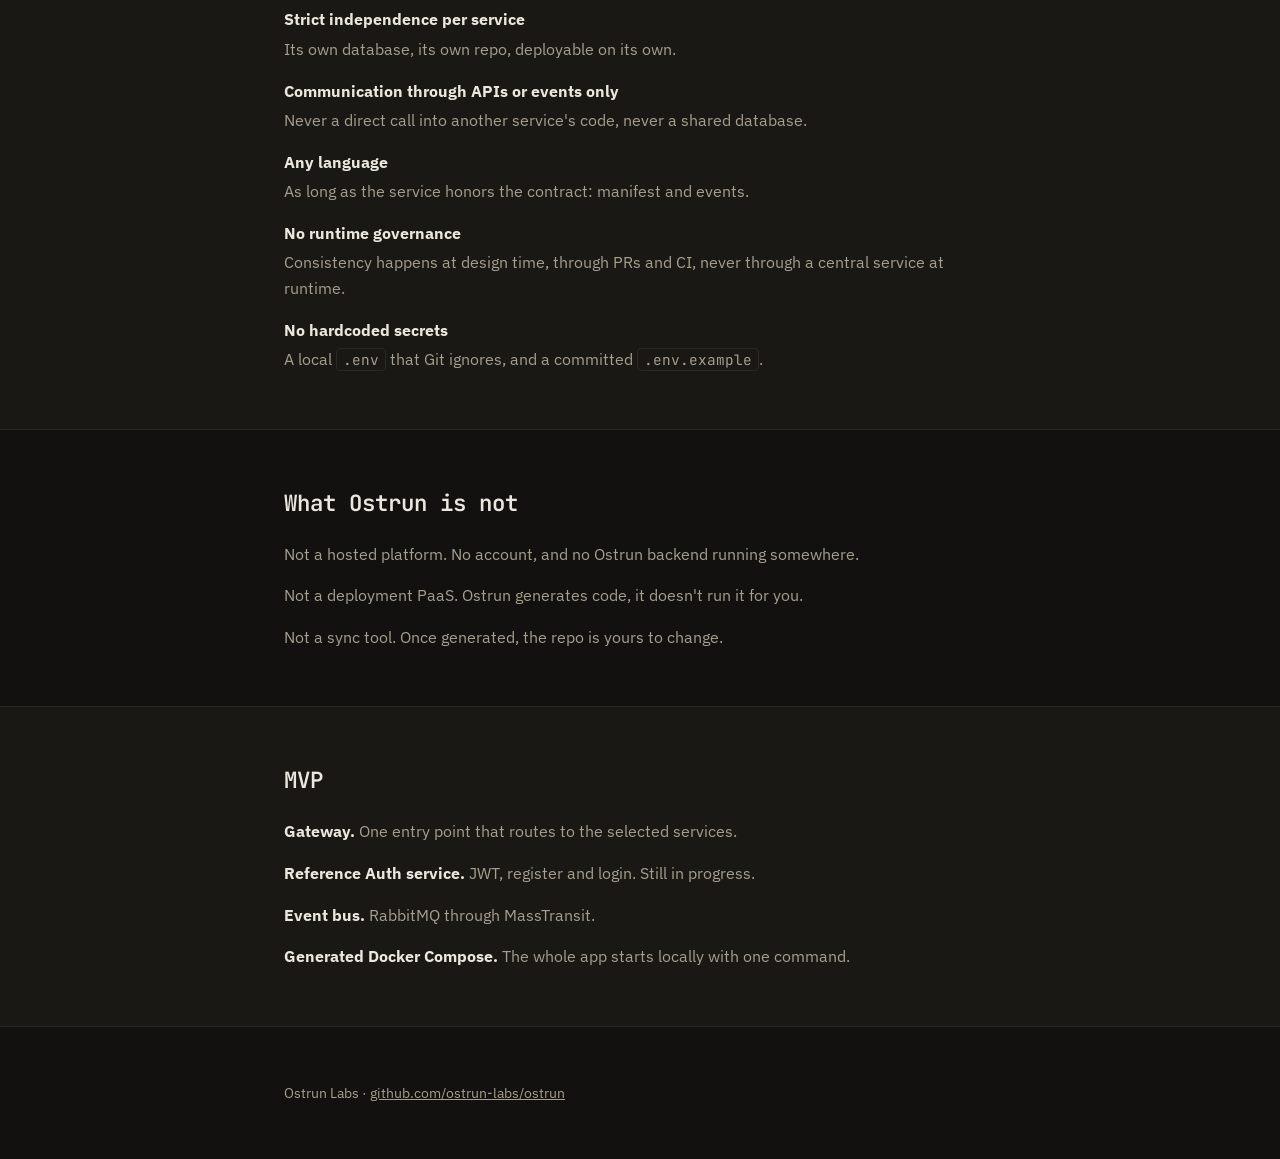
==== commit faaa4c17: "Rename the notification service to messaging Follows the rename in ostrun-messaging-service. The cat" ====
--- a/landing/index.html
+++ b/landing/index.html
@@ -39,7 +39,7 @@
           <span class="terminal-title">ostrun generator</span>
         </div>
         <pre class="terminal-body"><span class="ln"><span class="prompt">$</span> dotnet run --project generator -- app.json ./my-app</span>
-<span class="ln out">Cloning <span class="ok">ostrun/auth</span>, <span class="ok">ostrun/notification</span>...</span>
+<span class="ln out">Cloning <span class="ok">ostrun/auth</span>, <span class="ok">ostrun/messaging</span>...</span>
 <span class="ln out">✓ Manifests validated</span>
 <span class="ln out">✓ Repo generated:</span>
 <span class="ln tree">  ./my-app/
@@ -47,7 +47,7 @@
   ├── services/
   │   └── ostrun/
   │       ├── auth/
-  │       └── notification/
+  │       └── messaging/
   ├── docker-compose.yml
   └── .env.example</span>
 <span class="ln out">✓ Done. <span class="muted">No dependency on Ostrun from here on.</span></span>
